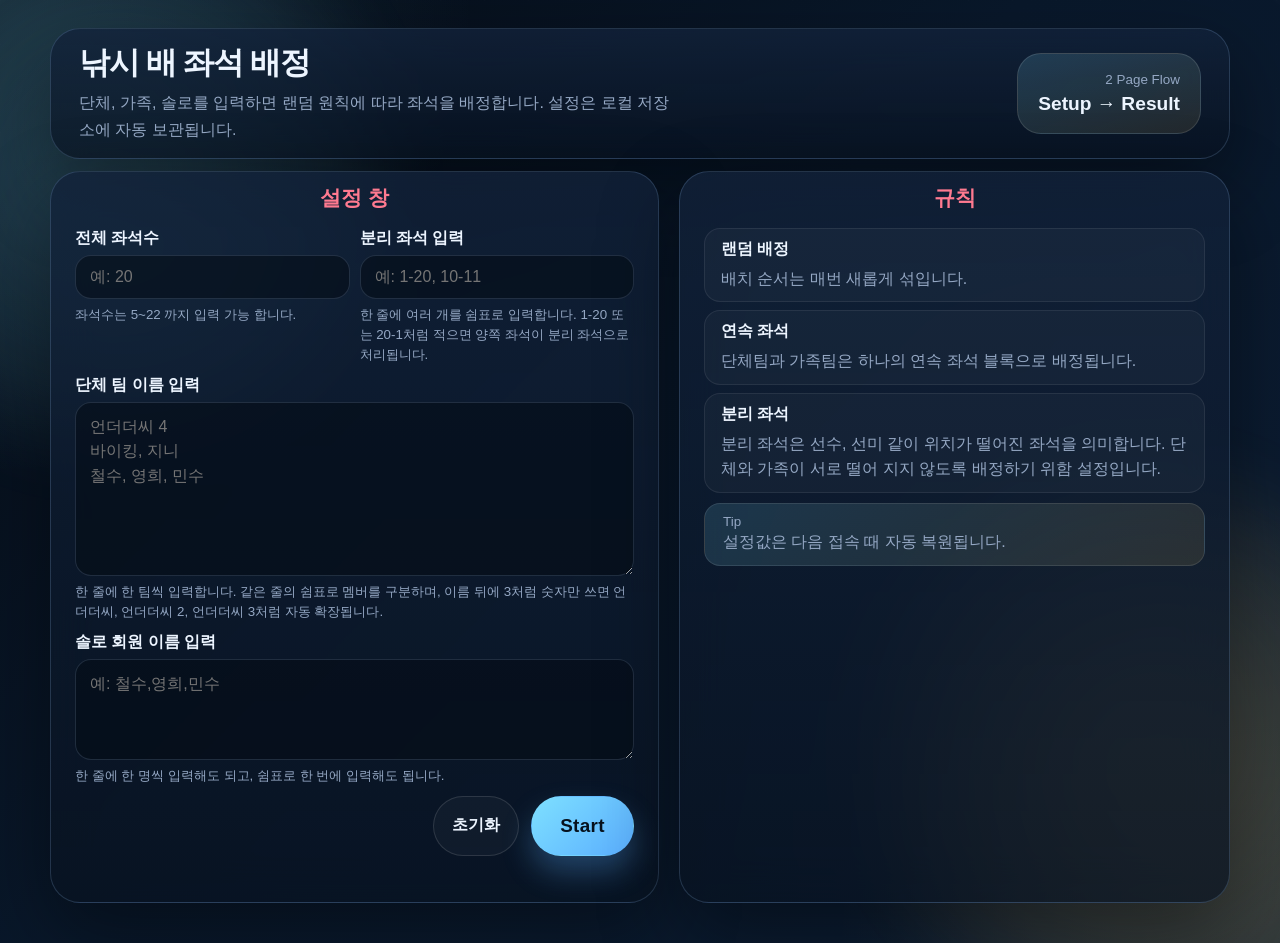
==== result.html @ b1809f5f "Add files via upload" ====
<!doctype html>
<html lang="ko">
<head>
  <meta charset="utf-8">
  <meta name="viewport" content="width=device-width, initial-scale=1">
  <title>보트 낚시 좌석 배정 - 결과</title>
  <link rel="stylesheet" href="styles.css">
  <script defer src="app.js"></script>
</head>
<body class="page-shell page-result">
  <div class="bg-orb orb-a"></div>
  <div class="bg-orb orb-b"></div>
  <div class="bg-grid"></div>

  <main class="app-frame result-frame">
    <header class="result-header glass">
      <div>        
        <h1>좌석 배정 결과</h1>        
      </div>
      <div class="header-actions">
        <a class="ghost-btn link-btn" href="index.html">설정으로 돌아가기</a>
      </div>
    </header>

    <section class="result-summary-grid">
      <article class="glass stat-card">
        <span>전체 좌석</span>
        <strong id="totalSeatStat">0</strong>
      </article>
      <article class="glass stat-card">
        <span>배정 인원</span>
        <strong id="assignedPeopleStat">0</strong>
      </article>
      <article class="glass stat-card">
        <span>분리 좌석</span>
        <strong id="separatedSeatStat">0</strong>
      </article>
    </section>

    <section class="result-layout">
      <aside class="glass panel map-panel">
        <div class="panel-head">
          <h2>좌석 맵</h2>
          <p>좌석은 원형으로 배치되고, 가운데 코어를 기준으로 선체 둘레를 따라 표시됩니다.</p>
        </div>
        <div id="seatMap" class="seat-map"></div>
      </aside>

      <div class="glass panel result-panel">
        <div class="panel-head">
          <h2>좌석 목록</h2>
          <p>연속 배정된 팀은 범위로, 솔로는 개별 좌석으로 표시됩니다. 단체와 가족도 분리 좌석을 포함할 수 있지만, 한 블록당 최대 1석만 허용됩니다.</p>
        </div>
        <div id="seatList" class="seat-list"></div>
      </div>
    </section>
  </main>
</body>
</html>
---- styles.css ----
:root {
  color-scheme: dark;
  --bg: #07111f;
  --bg-soft: rgba(10, 20, 37, 0.72);
  --panel: rgba(11, 24, 45, 0.62);
  --panel-border: rgba(160, 205, 255, 0.18);
  --text: #edf5ff;
  --muted: #95a8c4;
  --accent: #7ee0ff;
  --accent-2: #ffd166;
  --accent-3: #72ffc2;
  --danger: #ff7a90;
  --shadow: 0 30px 80px rgba(0, 0, 0, 0.4);
  --radius-xl: 30px;
  --radius-lg: 22px;
  --radius-md: 16px;
  --radius-sm: 12px;
  --font: "Pretendard", "Segoe UI Variable", "Apple SD Gothic Neo", "Noto Sans KR", sans-serif;
}

* {
  box-sizing: border-box;
}

html,
body {
  min-height: 100%;
}

body {
  margin: 0;
  font-family: var(--font);
  color: var(--text);
  background:
    radial-gradient(circle at top left, rgba(126, 224, 255, 0.12), transparent 30%),
    radial-gradient(circle at bottom right, rgba(255, 209, 102, 0.12), transparent 28%),
    linear-gradient(135deg, #050b14 0%, #09182b 46%, #0c1d33 100%);
}

a {
  color: inherit;
  text-decoration: none;
}

button,
input,
textarea {
  font: inherit;
}

button {
  cursor: pointer;
}

[hidden] {
  display: none !important;
}

.page-shell {
  position: relative;
  overflow-x: hidden;
}

.bg-orb {
  position: fixed;
  width: 42vw;
  aspect-ratio: 1;
  border-radius: 50%;
  filter: blur(40px);
  opacity: 0.25;
  pointer-events: none;
  z-index: 0;
}

.orb-a {
  top: -10vh;
  left: -12vw;
  background: radial-gradient(circle, rgba(126, 224, 255, 0.8), rgba(126, 224, 255, 0));
}

.orb-b {
  right: -10vw;
  bottom: -12vh;
  background: radial-gradient(circle, rgba(255, 209, 102, 0.75), rgba(255, 209, 102, 0));
}

.bg-grid {
  position: fixed;
  inset: 0;
  background-image:
    linear-gradient(rgba(255, 255, 255, 0.04) 1px, transparent 1px),
    linear-gradient(90deg, rgba(255, 255, 255, 0.04) 1px, transparent 1px);
  background-size: 44px 44px;
  mask-image: linear-gradient(180deg, rgba(0, 0, 0, 0.6), transparent 85%);
  pointer-events: none;
  opacity: 0.3;
  z-index: 0;
}

.app-frame {
  position: relative;
  z-index: 1;
  width: min(1180px, calc(100% - 32px));
  margin: 0 auto;
  padding: 28px 0 40px;
}

.glass {
  background: linear-gradient(180deg, rgba(18, 34, 58, 0.8), rgba(8, 18, 32, 0.72));
  border: 1px solid var(--panel-border);
  box-shadow: var(--shadow);
  backdrop-filter: blur(22px);
}

.hero-card,
.result-header {
  border-radius: var(--radius-xl);
  padding: 28px;
  display: flex;
  align-items: center;
  justify-content: space-between;
  gap: 20px;
}

.hero-copy h1 {
  margin: 4px 0 10px;
  font-size: clamp(1.35rem, 2.4vw, 2.4rem);
  line-height: 1.05;
  letter-spacing: -0.04em;
}

.result-header h1 {
  margin: 0;
  font-size: clamp(1.05rem, 1.65vw, 1.6rem);
  line-height: 0.96;
}

.result-header {
  padding: 12px 28px;
  gap: 12px;
}

.eyebrow {
  margin: 0;
  color: var(--accent);
  font-size: 0.82rem;
  letter-spacing: 0.18em;
  text-transform: uppercase;
}

.hero-text {
  margin: 0;
  max-width: 68ch;
  color: var(--muted);
  line-height: 1.7;
}

.hero-badge {
  min-width: 180px;
  padding: 18px 20px;
  border-radius: 24px;
  background: linear-gradient(160deg, rgba(126, 224, 255, 0.16), rgba(255, 209, 102, 0.1));
  border: 1px solid rgba(255, 255, 255, 0.12);
  text-align: right;
}

.hero-badge span,
.stat-card span,
.tip-card span {
  display: block;
  color: var(--muted);
  font-size: 0.84rem;
}

.hero-badge strong {
  display: block;
  margin-top: 6px;
  font-size: 1.2rem;
}

.content-grid,
.result-layout {
  margin-top: 12px;
  display: grid;
  grid-template-columns: minmax(0, 1.05fr) minmax(0, 0.95fr);
  gap: 20px;
  align-items: stretch;
}

.result-layout {
  grid-template-columns: minmax(0, 1.08fr) minmax(0, 0.92fr);
  align-items: start;
}

.panel {
  border-radius: var(--radius-xl);
  padding: 24px;
}

.settings-panel,
.guide-panel,
.result-panel,
.map-panel {
  display: flex;
  flex-direction: column;
  gap: 20px;
}

.map-panel {
  padding: 18px 20px;
  gap: 14px;
}

.result-panel,
.map-panel {
  width: 100%;
}

.result-panel {
  justify-self: stretch;
}

.map-panel {
  justify-self: stretch;
  align-items: stretch;
}

.panel-head h2 {
  margin: 0 0 6px;
  font-size: 1.3rem;
}

.page-settings .settings-panel .panel-head h2,
.page-settings .guide-panel .panel-head h2 {
  text-align: center;
  color: var(--danger);
}

.page-settings .hero-card {
  padding-top: 14px;
  padding-bottom: 14px;
}

.page-settings .settings-panel,
.page-settings .guide-panel {
  padding-top: 12px;
  padding-bottom: 12px;
  gap: 10px;
}

.page-settings .field-grid {
  gap: 10px;
}

.page-settings .field {
  gap: 6px;
}

.page-settings .rule-list {
  gap: 8px;
}

.page-settings .rule-item,
.page-settings .tip-card {
  padding-top: 10px;
  padding-bottom: 10px;
}

.page-settings .field textarea {
  min-height: 72px;
  line-height: 1.55;
}

.page-settings #combinedTeams {
  min-height: 58px;
}

.panel-head p {
  margin: 0;
  color: var(--muted);
  line-height: 1.6;
}

.field-grid {
  display: grid;
  gap: 16px;
}

.two-col {
  grid-template-columns: repeat(2, minmax(0, 1fr));
  align-items: start;
}

.field {
  display: grid;
  gap: 10px;
}

.field > span {
  font-weight: 600;
}

.field input,
.field textarea {
  width: 100%;
  border: 1px solid rgba(170, 200, 240, 0.16);
  border-radius: var(--radius-md);
  background: rgba(4, 11, 20, 0.55);
  color: var(--text);
  padding: 12px 14px;
  outline: none;
  transition: border-color 0.2s ease, transform 0.2s ease, box-shadow 0.2s ease;
}

.field textarea {
  resize: vertical;
  min-height: 94px;
}

.field input:focus,
.field textarea:focus {
  border-color: rgba(126, 224, 255, 0.68);
  box-shadow: 0 0 0 4px rgba(126, 224, 255, 0.12);
}

.field small {
  color: var(--muted);
  line-height: 1.5;
}

.actions {
  display: flex;
  justify-content: flex-end;
  gap: 12px;
  flex-wrap: wrap;
}

.primary-btn,
.ghost-btn {
  border-radius: 999px;
  border: 1px solid transparent;
  padding: 14px 18px;
  font-weight: 700;
  transition: transform 0.18s ease, box-shadow 0.18s ease, background 0.18s ease, border-color 0.18s ease;
}

.primary-btn {
  background: linear-gradient(135deg, var(--accent), #5aaeff);
  color: #06111d;
  box-shadow: 0 16px 30px rgba(90, 174, 255, 0.3);
}

.page-settings .actions .primary-btn {
  padding: 18px 28px;
  font-size: 1.18rem;
  font-weight: 800;
  letter-spacing: 0.02em;
  min-height: 58px;
}

.ghost-btn {
  background: rgba(255, 255, 255, 0.03);
  border-color: rgba(255, 255, 255, 0.12);
  color: var(--text);
}

.primary-btn:hover,
.ghost-btn:hover,
.link-btn:hover {
  transform: translateY(-1px);
}

.form-message {
  min-height: 1.5em;
  margin: 0;
  color: var(--muted);
}

.rule-list {
  display: grid;
  gap: 14px;
}

.rule-item {
  padding: 16px;
  border-radius: var(--radius-md);
  background: rgba(255, 255, 255, 0.03);
  border: 1px solid rgba(255, 255, 255, 0.08);
}

.rule-item strong {
  display: block;
  margin-bottom: 6px;
}

.rule-item p,
.tip-card p {
  margin: 0;
  color: var(--muted);
  line-height: 1.6;
}

.tip-card {
  padding: 18px;
  border-radius: var(--radius-md);
  background: linear-gradient(135deg, rgba(126, 224, 255, 0.14), rgba(255, 209, 102, 0.1));
  border: 1px solid rgba(255, 255, 255, 0.1);
}

.loading-overlay {
  position: fixed;
  inset: 0;
  display: grid;
  place-items: center;
  background: rgba(4, 8, 16, 0.78);
  backdrop-filter: blur(18px);
  z-index: 100;
}

.loading-card {
  width: min(420px, calc(100% - 32px));
  padding: 30px 24px;
  border-radius: 28px;
  text-align: center;
  display: grid;
  justify-items: center;
  gap: 14px;
}

.hourglass {
  position: relative;
  width: 88px;
  height: 130px;
  margin-top: 6px;
  animation: spin 1.8s linear infinite;
}

.hourglass-frame {
  position: absolute;
  inset: 0;
  border: 3px solid rgba(237, 245, 255, 0.75);
  border-radius: 20px;
  clip-path: polygon(14% 0, 86% 0, 100% 12%, 100% 88%, 86% 100%, 14% 100%, 0 88%, 0 12%);
}

.hourglass-sand {
  position: absolute;
  left: 50%;
  width: 54px;
  height: 42px;
  transform: translateX(-50%);
  background: linear-gradient(180deg, rgba(126, 224, 255, 0.95), rgba(255, 209, 102, 0.9));
  clip-path: polygon(0 0, 100% 0, 50% 100%);
  animation: flow 1.1s ease-in-out infinite;
}

.hourglass-sand.top {
  top: 12px;
  transform-origin: center bottom;
}

.hourglass-sand.bottom {
  bottom: 12px;
  transform: translateX(-50%) rotate(180deg);
  animation-delay: 0.55s;
}

.progress-track {
  width: 100%;
  height: 8px;
  overflow: hidden;
  border-radius: 999px;
  background: rgba(255, 255, 255, 0.07);
}

.progress-bar {
  display: block;
  width: 100%;
  height: 100%;
  border-radius: inherit;
  background: linear-gradient(90deg, var(--accent), var(--accent-2), var(--accent));
  background-size: 200% 100%;
  animation: shimmer 1.2s linear infinite;
  transform-origin: left center;
}

.result-frame {
  padding-bottom: 36px;
}

.header-actions {
  display: flex;
  align-items: center;
  gap: 12px;
}

.link-btn {
  display: inline-flex;
  align-items: center;
  justify-content: center;
}

.result-header .ghost-btn,
.result-header .link-btn {
  background: linear-gradient(135deg, rgba(126, 224, 255, 0.28), rgba(90, 174, 255, 0.42));
  border-color: rgba(126, 224, 255, 0.42);
  padding: 13px 19px;
  font-size: 1rem;
  min-height: 48px;
  box-shadow: 0 12px 26px rgba(90, 174, 255, 0.18);
}

.result-summary-grid {
  margin-top: 12px;
  display: grid;
  grid-template-columns: repeat(3, minmax(0, 1fr));
  gap: 10px;
}

.stat-card {
  border-radius: var(--radius-lg);
  padding: 14px 18px;
}

.result-summary-grid .stat-card span {
  font-size: 0.82rem;
  line-height: 1.2;
}

.stat-card strong {
  display: block;
  margin-top: 5px;
  font-size: 1.82rem;
  letter-spacing: -0.04em;
  line-height: 1;
}

.seat-list {
  display: grid;
  gap: 12px;
}

.result-panel .seat-list {
  gap: 10px;
}

.seat-card {
  padding: 16px;
  border-radius: var(--radius-md);
  background: rgba(255, 255, 255, 0.04);
  border: 1px solid rgba(255, 255, 255, 0.08);
}

.result-panel .seat-card {
  padding: 13px;
}

.seat-card-header {
  display: flex;
  justify-content: space-between;
  gap: 12px;
  align-items: center;
  margin-bottom: 10px;
}

.result-panel .seat-card-header {
  gap: 10px;
  margin-bottom: 8px;
}

.seat-badge {
  border-radius: 999px;
  padding: 7px 10px;
  font-size: 0.8rem;
  font-weight: 700;
  background: rgba(126, 224, 255, 0.14);
  color: var(--accent);
}

.result-panel .seat-badge {
  padding: 5px 8px;
  font-size: 0.72rem;
}

.seat-card h3 {
  margin: 0;
  font-size: 1.02rem;
}

.result-panel .seat-card h3 {
  font-size: 0.86rem;
  color: var(--text);
}

.seat-title-inline {
  color: var(--muted);
  font-weight: 400;
}

.result-panel .seat-card h3 {
  font-size: 0.86rem;
}

.seat-range {
  margin: 0 0 8px;
  color: var(--muted);
}

.result-panel .seat-range {
  margin-bottom: 6px;
  font-size: 0.78rem;
}

.member-list {
  margin: 0;
  padding-left: 18px;
  display: grid;
  gap: 6px;
  color: var(--text);
}

.result-panel .member-list {
  padding-left: 16px;
  gap: 4px;
  font-size: 0.78rem;
}

.seat-map {
  position: relative;
  width: min(100%, 520px);
  aspect-ratio: 0.68;
  margin: 0 auto;
  border-radius: 50%;
  overflow: hidden;
  isolation: isolate;
  background:
    radial-gradient(circle at center, rgba(126, 224, 255, 0.1), transparent 18%),
    radial-gradient(circle at center, transparent 29%, rgba(255, 255, 255, 0.05) 29.35%, transparent 29.7%),
    radial-gradient(circle at center, rgba(255, 209, 102, 0.08), transparent 44%),
    linear-gradient(180deg, rgba(8, 18, 32, 0.78), rgba(5, 12, 22, 0.96));
  border: 1px solid rgba(255, 255, 255, 0.08);
  box-shadow: inset 0 0 0 1px rgba(255, 255, 255, 0.03), 0 26px 70px rgba(0, 0, 0, 0.35);
}

.seat-map::before,
.seat-map::after {
  content: "";
  position: absolute;
  inset: 7%;
  border-radius: 50%;
  border: 1px solid rgba(255, 255, 255, 0.06);
  pointer-events: none;
}

.seat-map::after {
  inset: 20%;
  border-color: rgba(126, 224, 255, 0.12);
}

.seat-map-core {
  position: absolute;
  inset: 50%;
  transform: translate(-50%, -50%);
  width: clamp(170px, 22%, 250px);
  aspect-ratio: 1;
  border-radius: 50%;
  padding: 18px;
  display: grid;
  place-items: center;
  text-align: center;
  gap: 6px;
  z-index: 1;
  background:
    radial-gradient(circle at top, rgba(126, 224, 255, 0.22), rgba(8, 18, 32, 0.9) 72%),
    linear-gradient(180deg, rgba(18, 34, 58, 0.95), rgba(8, 18, 32, 0.9));
  border: 1px solid rgba(126, 224, 255, 0.18);
  box-shadow: 0 22px 52px rgba(0, 0, 0, 0.35);
}

.seat-map-core span {
  color: var(--muted);
  font-size: 0.78rem;
  letter-spacing: 0.14em;
  text-transform: uppercase;
}

.seat-map-core strong {
  display: block;
  font-size: clamp(1.4rem, 3vw, 2.1rem);
  letter-spacing: -0.04em;
  text-align: center;
  transform: translateY(-17px);
}

.seat-map-core small {
  color: var(--muted);
  line-height: 1.4;
}

.seat-cell {
  position: absolute;
  width: clamp(58px, 6vw, 72px);
  min-height: clamp(58px, 6vw, 72px);
  padding: 6px 5px 5px;
  border-radius: 18px;
  border: 1px solid rgba(255, 255, 255, 0.1);
  background: var(--seat-cell-bg, rgba(255, 255, 255, 0.05));
  display: grid;
  gap: 4px;
  align-content: start;
  justify-items: center;
  transform: translate(-50%, -50%);
  z-index: 2;
  backdrop-filter: blur(10px);
  box-shadow: 0 14px 26px rgba(0, 0, 0, 0.2);
}

.seat-cell-number {
  font-size: 1rem;
  font-weight: 500;
  line-height: 1;
  letter-spacing: 0.03em;
  color: var(--seat-number-color, #ffffff);
  text-shadow: 0 1px 2px rgba(0, 0, 0, 0.6);
}

.seat-cell-name {
  font-size: 0.82rem;
  font-weight: 700;
  line-height: 1.2;
  text-align: center;
  word-break: keep-all;
  margin-top: 8px;
}

.seat-cell.empty {
  background: rgba(255, 255, 255, 0.05);
  border-color: rgba(255, 255, 255, 0.14);
}

.seat-cell.empty .seat-cell-name {
  color: var(--muted);
}

.seat-cell.group {
  background: var(--seat-cell-bg, rgba(126, 224, 255, 0.12));
}

.seat-cell.family {
  background: var(--seat-cell-bg, rgba(255, 209, 102, 0.12));
}

.seat-cell.solo {
  background: var(--seat-cell-bg, rgba(255, 255, 255, 0.05));
}

.empty-state {
  padding: 24px;
  color: var(--muted);
  border: 1px dashed rgba(255, 255, 255, 0.14);
  border-radius: var(--radius-md);
  text-align: center;
}

@keyframes spin {
  from { transform: rotate(0deg); }
  to { transform: rotate(360deg); }
}

@keyframes flow {
  0%, 100% { clip-path: polygon(0 0, 100% 0, 50% 100%); opacity: 0.92; }
  50% { clip-path: polygon(12% 0, 88% 0, 50% 100%); opacity: 0.58; }
}

@keyframes shimmer {
  from { background-position: 0 0; }
  to { background-position: 200% 0; }
}

@media (max-width: 980px) {
  .content-grid,
  .result-layout {
    grid-template-columns: 1fr;
  }

  .result-summary-grid {
    grid-template-columns: repeat(2, minmax(0, 1fr));
  }

  .result-panel,
  .map-panel {
    width: min(100%, 920px);
  }
}

@media (max-width: 720px) {
  .app-frame {
    width: min(100% - 20px, 1180px);
    padding-top: 18px;
  }

  .hero-card,
  .result-header,
  .panel {
    padding: 20px;
    border-radius: 22px;
  }

  .hero-card,
  .result-header,
  .header-actions {
    flex-direction: column;
    align-items: stretch;
  }

  .two-col,
  .result-summary-grid {
    grid-template-columns: 1fr;
  }

  .seat-map {
    width: min(100%, 432px);
  }

  .seat-map-core {
    width: clamp(130px, 34%, 180px);
  }

  .seat-cell {
    width: clamp(58px, 6vw, 72px);
    min-height: clamp(58px, 6vw, 72px);
    padding: 6px 5px 5px;
  }

  .seat-cell-name {
    font-size: 0.72rem;
  }

  .actions {
    justify-content: stretch;
  }

  .primary-btn,
  .ghost-btn,
  .link-btn {
    width: 100%;
  }
}

@media (max-width: 520px) {
  .seat-map {
    width: min(100%, 432px);
  }

  .seat-map-core {
    width: clamp(112px, 42%, 150px);
    padding: 14px;
  }

  .seat-cell-number {
    font-size: 0.78rem;
  }

  .seat-cell-name {
    font-size: 0.66rem;
  }
}
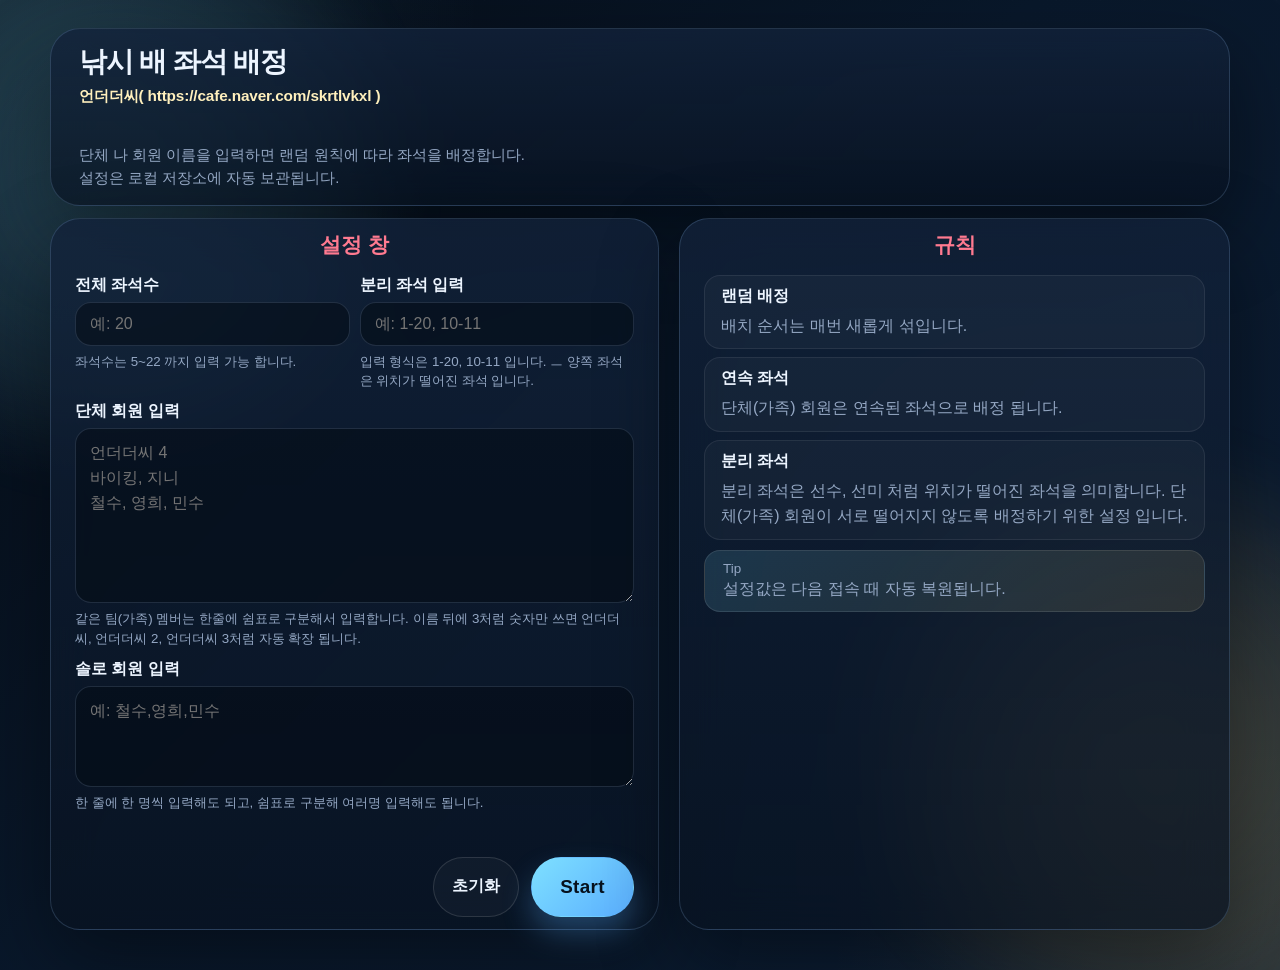
==== commit 0e55940d: "Add files via upload" ====
--- a/result.html
+++ b/result.html
@@ -40,8 +40,7 @@
     <section class="result-layout">
       <aside class="glass panel map-panel">
         <div class="panel-head">
-          <h2>좌석 맵</h2>
-          <p>좌석은 원형으로 배치되고, 가운데 코어를 기준으로 선체 둘레를 따라 표시됩니다.</p>
+          <h2>좌석 맵</h2>          
         </div>
         <div id="seatMap" class="seat-map"></div>
       </aside>
@@ -49,7 +48,7 @@
       <div class="glass panel result-panel">
         <div class="panel-head">
           <h2>좌석 목록</h2>
-          <p>연속 배정된 팀은 범위로, 솔로는 개별 좌석으로 표시됩니다. 단체와 가족도 분리 좌석을 포함할 수 있지만, 한 블록당 최대 1석만 허용됩니다.</p>
+          <p>팀(가족)은 이웃하는 좌석을 배정 받기 위해 분리 좌석 양쪽을 모두 배정 받을수 없습니다.</p>
         </div>
         <div id="seatList" class="seat-list"></div>
       </div>
--- a/styles.css
+++ b/styles.css
@@ -124,7 +124,7 @@
 
 .hero-copy h1 {
   margin: 4px 0 10px;
-  font-size: clamp(1.35rem, 2.4vw, 2.4rem);
+  font-size: clamp(1.215rem, 2.16vw, 2.16rem);
   line-height: 1.05;
   letter-spacing: -0.04em;
 }
@@ -153,6 +153,97 @@
   max-width: 68ch;
   color: var(--muted);
   line-height: 1.7;
+}
+.hero-text-small {
+  font-size: 0.92rem;
+  line-height: 1.58;
+}
+.hero-link-note {
+  margin: 0 0 14px;
+  color: #fff0bd;
+  font-size: 0.96rem;
+  font-weight: 700;
+  letter-spacing: -0.01em;
+  line-height: 1.35;
+  display: inline-block;
+  text-decoration: none;
+  transition: color 0.16s ease, text-shadow 0.16s ease, transform 0.16s ease, font-size 0.16s ease;
+}
+
+.hero-link-note:hover,
+.hero-link-note:focus-visible {
+  color: #ff5a5a;
+  font-size: 1.056rem;
+  text-shadow: 0 0 14px rgba(255, 90, 90, 0.58), 0 0 28px rgba(255, 90, 90, 0.22);
+  transform: translateY(-1px) scale(1.1);
+}
+
+.hero-link-note:active {
+  color: #ff3d3d;
+  font-size: 1.056rem;
+  text-shadow: 0 0 18px rgba(255, 61, 61, 0.72), 0 0 34px rgba(255, 61, 61, 0.26);
+  transform: translateY(0) scale(1.1);
+}
+
+.hero-visual {
+  flex: 0 0 clamp(150px, 20vw, 220px);
+  max-width: clamp(150px, 20vw, 220px);
+  position: relative;
+  display: flex;
+  align-items: center;
+  justify-content: center;
+  text-decoration: none;
+  cursor: pointer;
+  transition: transform 0.18s ease, filter 0.18s ease;
+}
+
+.hero-visual img {
+  display: block;
+  width: 100%;
+  height: auto;
+  max-height: 160px;
+  object-fit: contain;
+  filter: drop-shadow(0 16px 26px rgba(0, 0, 0, 0.24));
+}
+
+.hero-visual::after {
+  content: "";
+  position: absolute;
+  left: 50%;
+  top: 50%;
+  width: 160px;
+  height: 160px;
+  border-radius: 50%;
+  border: 2px solid rgba(126, 224, 255, 0.92);
+  box-shadow:
+    0 0 0 2px rgba(126, 224, 255, 0.12),
+    0 0 18px rgba(126, 224, 255, 0.6),
+    0 0 36px rgba(72, 255, 201, 0.38);
+  transform: translate(-50%, -50%) scale(0.92);
+  opacity: 0;
+  pointer-events: none;
+  transition: opacity 0.18s ease, transform 0.18s ease, box-shadow 0.18s ease;
+}
+
+.hero-visual:hover,
+.hero-visual:focus-visible {
+  transform: translateY(-2px) scale(1.02);
+}
+
+.hero-visual:active {
+  transform: translateY(1px) scale(0.98);
+}
+
+.hero-visual:hover img,
+.hero-visual:focus-visible img {
+  filter: drop-shadow(0 18px 30px rgba(0, 0, 0, 0.3));
+}
+
+.hero-visual:hover::after,
+.hero-visual:focus-visible::after,
+.hero-visual:active::after {
+  opacity: 1;
+  transform: translate(-50%, -50%) scale(1);
 }
 
 .hero-badge {
@@ -206,6 +297,10 @@
   gap: 20px;
 }
 
+.guide-panel {
+  position: relative;
+}
+
 .map-panel {
   padding: 18px 20px;
   gap: 14px;
@@ -248,6 +343,10 @@
   gap: 10px;
 }
 
+.page-settings .settings-panel {
+  position: relative;
+}
+
 .page-settings .field-grid {
   gap: 10px;
 }
@@ -266,6 +365,53 @@
   padding-bottom: 10px;
 }
 
+.page-settings .guide-image-wrap {
+  position: absolute;
+  left: 50%;
+  bottom: 7px;
+  display: flex;
+  justify-content: center;
+  align-items: flex-end;
+  transform: translateX(-50%);
+  width: 100%;
+  pointer-events: none;
+}
+
+.page-settings .guide-image-link {
+  position: relative;
+  display: block;
+  pointer-events: auto;
+  text-decoration: none;
+  cursor: pointer;
+  transition: transform 0.16s ease, filter 0.16s ease;
+}
+
+.page-settings .guide-image {
+  display: block;
+  width: min(302px, 100%);
+  max-height: 190px;
+  object-fit: contain;
+  filter: drop-shadow(0 12px 20px rgba(0, 0, 0, 0.24));
+}
+
+.page-settings .guide-image-link:hover,
+.page-settings .guide-image-link:focus-visible {
+  transform: translateY(-5px) scale(1.06);
+}
+
+.page-settings .guide-image-link:active {
+  transform: translateY(2px) scale(0.96);
+}
+
+.page-settings .guide-image-link:hover .guide-image,
+.page-settings .guide-image-link:focus-visible .guide-image {
+  filter: drop-shadow(0 22px 34px rgba(0, 0, 0, 0.38));
+}
+
+.page-settings .guide-image-link:active .guide-image {
+  filter: drop-shadow(0 10px 18px rgba(0, 0, 0, 0.22));
+}
+
 .page-settings .field textarea {
   min-height: 72px;
   line-height: 1.55;
@@ -273,6 +419,12 @@
 
 .page-settings #combinedTeams {
   min-height: 58px;
+}
+
+.page-settings .settings-footer {
+  margin-top: 0;
+  display: grid;
+  gap: 10px;
 }
 
 .panel-head p {
@@ -335,6 +487,10 @@
   flex-wrap: wrap;
 }
 
+.page-settings .settings-footer .actions {
+  justify-content: flex-end;
+}
+
 .primary-btn,
 .ghost-btn {
   border-radius: 999px;
@@ -519,12 +675,16 @@
 
 .stat-card {
   border-radius: var(--radius-lg);
-  padding: 14px 18px;
+  padding: 13px 18px;
 }
 
 .result-summary-grid .stat-card span {
-  font-size: 0.82rem;
+  font-size: 0.83rem;
   line-height: 1.2;
+}
+
+.result-summary-grid .stat-card strong {
+  font-size: 1.46rem;
 }
 
 .stat-card strong {
@@ -628,33 +788,62 @@
 .seat-map {
   position: relative;
   width: min(100%, 520px);
-  aspect-ratio: 0.68;
+  aspect-ratio: 0.6181818182;
   margin: 0 auto;
+  transform: scaleX(1);
+  transform-origin: center;
   border-radius: 50%;
   overflow: hidden;
   isolation: isolate;
   background:
     radial-gradient(circle at center, rgba(126, 224, 255, 0.1), transparent 18%),
-    radial-gradient(circle at center, transparent 29%, rgba(255, 255, 255, 0.05) 29.35%, transparent 29.7%),
+    radial-gradient(circle at center, rgba(255, 255, 255, 0.07) 0%, rgba(255, 255, 255, 0.03) 16%, transparent 38%),
     radial-gradient(circle at center, rgba(255, 209, 102, 0.08), transparent 44%),
     linear-gradient(180deg, rgba(8, 18, 32, 0.78), rgba(5, 12, 22, 0.96));
   border: 1px solid rgba(255, 255, 255, 0.08);
   box-shadow: inset 0 0 0 1px rgba(255, 255, 255, 0.03), 0 26px 70px rgba(0, 0, 0, 0.35);
 }
 
+.seat-map-bg {
+  position: absolute;
+  inset: 0;
+  display: grid;
+  place-items: center;
+  pointer-events: none;
+  z-index: 0;
+}
+
+.seat-map-bg img {
+  display: block;
+  width: min(78%, 360px);
+  max-width: 360px;
+  max-height: 78%;
+  object-fit: contain;
+  opacity: 0.1;
+  filter: saturate(0.95) contrast(1.02);
+}
+
 .seat-map::before,
 .seat-map::after {
   content: "";
   position: absolute;
-  inset: 7%;
+  inset: 9.5%;
   border-radius: 50%;
   border: 1px solid rgba(255, 255, 255, 0.06);
   pointer-events: none;
 }
 
+.seat-map::before {
+  border-color: rgba(255, 80, 80, 0.45);
+  transform: scale(0.94, 1.09);
+  transform-origin: center;
+}
+
 .seat-map::after {
   inset: 20%;
   border-color: rgba(126, 224, 255, 0.12);
+  transform: scaleY(1.28);
+  transform-origin: center;
 }
 
 .seat-map-core {
@@ -668,7 +857,7 @@
   display: grid;
   place-items: center;
   text-align: center;
-  gap: 6px;
+  gap: 12px;
   z-index: 1;
   background:
     radial-gradient(circle at top, rgba(126, 224, 255, 0.22), rgba(8, 18, 32, 0.9) 72%),
@@ -689,19 +878,39 @@
   font-size: clamp(1.4rem, 3vw, 2.1rem);
   letter-spacing: -0.04em;
   text-align: center;
-  transform: translateY(-17px);
+  transform: translateY(-8px);
 }
 
 .seat-map-core small {
   color: var(--muted);
   line-height: 1.4;
+  transition: color 0.18s ease, font-size 0.18s ease, letter-spacing 0.18s ease, font-weight 0.18s ease;
+}
+
+.seat-map-core.is-seat-selected small {
+  color: #ffffff;
+  font-size: 1.72rem;
+  font-weight: 700;
+  letter-spacing: 0.02em;
+  line-height: 1.16;
+  text-shadow:
+    0 1px 2px rgba(0, 0, 0, 0.7),
+    0 0 10px rgba(126, 224, 255, 0.28);
+}
+
+.seat-map-core.is-seat-selected {
+  gap: 2px;
+}
+
+.seat-map-core.is-seat-selected strong {
+  transform: translateY(-4px);
 }
 
 .seat-cell {
   position: absolute;
-  width: clamp(58px, 6vw, 72px);
-  min-height: clamp(58px, 6vw, 72px);
-  padding: 6px 5px 5px;
+  width: clamp(47px, 4.9vw, 59px);
+  min-height: clamp(52px, 5.4vw, 65px);
+  padding: 5px 4px 4px;
   border-radius: 18px;
   border: 1px solid rgba(255, 255, 255, 0.1);
   background: var(--seat-cell-bg, rgba(255, 255, 255, 0.05));
@@ -713,6 +922,11 @@
   z-index: 2;
   backdrop-filter: blur(10px);
   box-shadow: 0 14px 26px rgba(0, 0, 0, 0.2);
+  cursor: pointer;
+  user-select: none;
+  touch-action: manipulation;
+  transition: transform 0.18s ease, box-shadow 0.18s ease, filter 0.18s ease, border-color 0.18s ease;
+  will-change: transform;
 }
 
 .seat-cell-number {
@@ -754,6 +968,28 @@
   background: var(--seat-cell-bg, rgba(255, 255, 255, 0.05));
 }
 
+.seat-cell.is-selected {
+  transform: translate(-50%, -50%) scale(1.2);
+  z-index: 8;
+  box-shadow: 0 24px 42px rgba(0, 0, 0, 0.42);
+  border-color: rgba(255, 255, 255, 0.34);
+  filter: brightness(1.08) saturate(1.08);
+}
+
+.seat-selection-overlay {
+  position: fixed;
+  inset: 0;
+  pointer-events: none;
+  z-index: 9998;
+}
+
+.seat-popup {
+  position: fixed;
+  z-index: 9999;
+  pointer-events: none;
+  transform: translate(-50%, -50%) scale(1.2);
+}
+
 .empty-state {
   padding: 24px;
   color: var(--muted);
@@ -819,7 +1055,7 @@
   }
 
   .seat-map {
-    width: min(100%, 432px);
+    width: min(calc(100% - 24px), 432px);
   }
 
   .seat-map-core {
@@ -827,9 +1063,9 @@
   }
 
   .seat-cell {
-    width: clamp(58px, 6vw, 72px);
-    min-height: clamp(58px, 6vw, 72px);
-    padding: 6px 5px 5px;
+    width: clamp(47px, 4.9vw, 59px);
+    min-height: clamp(52px, 5.4vw, 65px);
+    padding: 5px 4px 4px;
   }
 
   .seat-cell-name {
@@ -849,7 +1085,7 @@
 
 @media (max-width: 520px) {
   .seat-map {
-    width: min(100%, 432px);
+    width: min(calc(100% - 20px), 432px);
   }
 
   .seat-map-core {
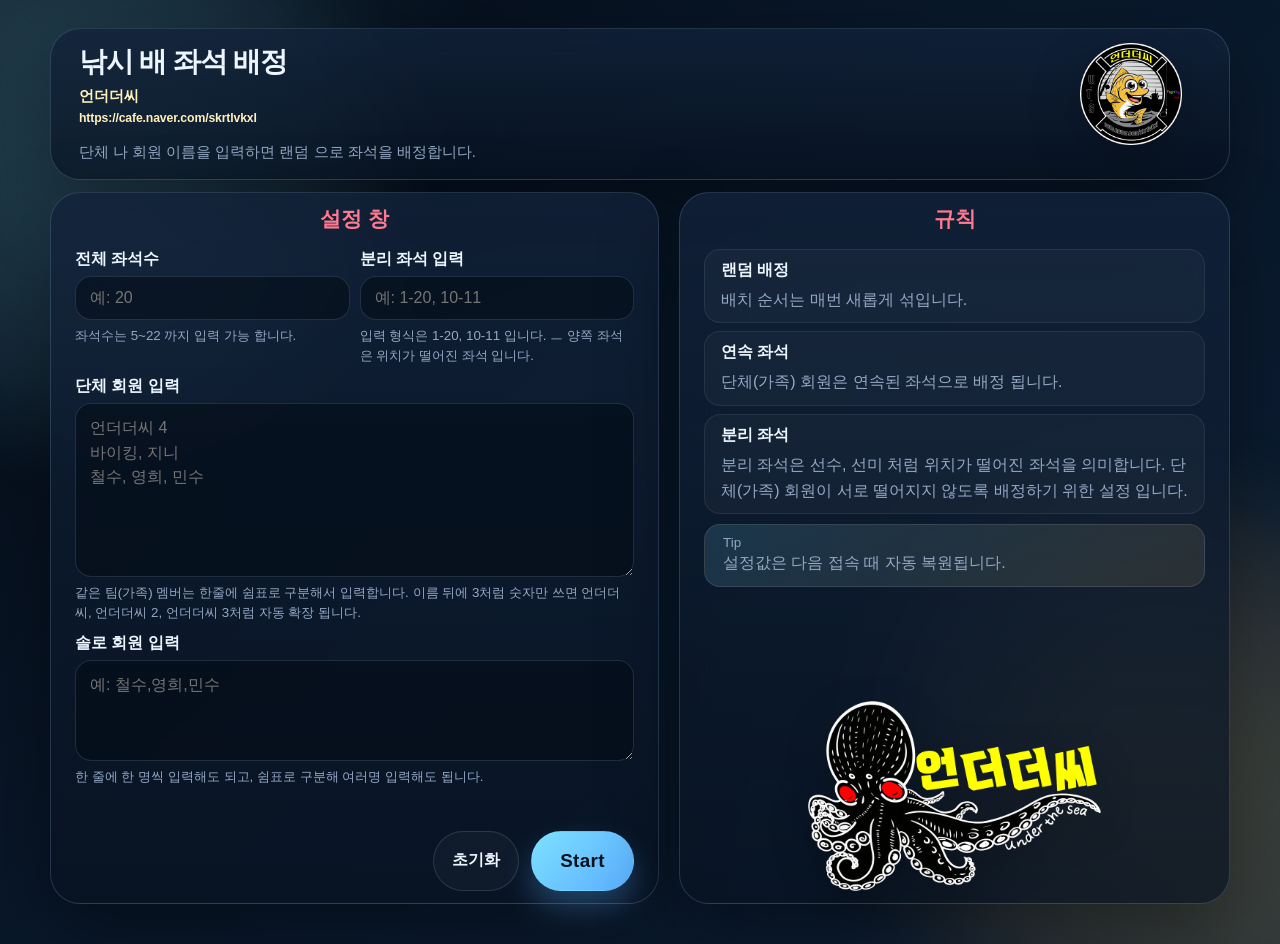
==== commit e20edbab: "Add files via upload" ====
--- a/result.html
+++ b/result.html
@@ -3,7 +3,7 @@
 <head>
   <meta charset="utf-8">
   <meta name="viewport" content="width=device-width, initial-scale=1">
-  <title>보트 낚시 좌석 배정 - 결과</title>
+  <title>낚시 배 좌석 배정</title>
   <link rel="stylesheet" href="styles.css">
   <script defer src="app.js"></script>
 </head>
--- a/styles.css
+++ b/styles.css
@@ -131,8 +131,9 @@
 
 .result-header h1 {
   margin: 0;
-  font-size: clamp(1.05rem, 1.65vw, 1.6rem);
+  font-size: clamp(1.26rem, 1.98vw, 1.92rem);
   line-height: 0.96;
+  white-space: nowrap;
 }
 
 .result-header {
@@ -167,27 +168,29 @@
   line-height: 1.35;
   display: inline-block;
   text-decoration: none;
-  transition: color 0.16s ease, text-shadow 0.16s ease, transform 0.16s ease, font-size 0.16s ease;
-}
-
-.hero-link-note:hover,
-.hero-link-note:focus-visible {
+  transition: color 0.16s ease, text-shadow 0.16s ease, transform 0.16s ease;
+}
+
+.hero-link-note.is-flashed {
   color: #ff5a5a;
-  font-size: 1.056rem;
   text-shadow: 0 0 14px rgba(255, 90, 90, 0.58), 0 0 28px rgba(255, 90, 90, 0.22);
   transform: translateY(-1px) scale(1.1);
 }
 
-.hero-link-note:active {
+.hero-link-note.is-flashed:active {
   color: #ff3d3d;
-  font-size: 1.056rem;
   text-shadow: 0 0 18px rgba(255, 61, 61, 0.72), 0 0 34px rgba(255, 61, 61, 0.26);
   transform: translateY(0) scale(1.1);
 }
 
+.hero-link-url {
+  font-size: 0.8em;
+}
+
 .hero-visual {
-  flex: 0 0 clamp(150px, 20vw, 220px);
-  max-width: clamp(150px, 20vw, 220px);
+  flex: 0 0 clamp(96px, 12.8vw, 141px);
+  max-width: clamp(96px, 12.8vw, 141px);
+  align-self: flex-start;
   position: relative;
   display: flex;
   align-items: center;
@@ -201,7 +204,7 @@
   display: block;
   width: 100%;
   height: auto;
-  max-height: 160px;
+  max-height: 102px;
   object-fit: contain;
   filter: drop-shadow(0 16px 26px rgba(0, 0, 0, 0.24));
 }
@@ -211,37 +214,33 @@
   position: absolute;
   left: 50%;
   top: 50%;
-  width: 160px;
-  height: 160px;
+  width: 104px;
+  height: 104px;
   border-radius: 50%;
   border: 2px solid rgba(126, 224, 255, 0.92);
   box-shadow:
     0 0 0 2px rgba(126, 224, 255, 0.12),
-    0 0 18px rgba(126, 224, 255, 0.6),
-    0 0 36px rgba(72, 255, 201, 0.38);
+    0 0 12px rgba(126, 224, 255, 0.6),
+    0 0 24px rgba(72, 255, 201, 0.38);
   transform: translate(-50%, -50%) scale(0.92);
   opacity: 0;
   pointer-events: none;
   transition: opacity 0.18s ease, transform 0.18s ease, box-shadow 0.18s ease;
 }
 
-.hero-visual:hover,
-.hero-visual:focus-visible {
+.hero-visual.is-flashed {
   transform: translateY(-2px) scale(1.02);
 }
 
-.hero-visual:active {
+.hero-visual.is-flashed:active {
   transform: translateY(1px) scale(0.98);
 }
 
-.hero-visual:hover img,
-.hero-visual:focus-visible img {
+.hero-visual.is-flashed img {
   filter: drop-shadow(0 18px 30px rgba(0, 0, 0, 0.3));
 }
 
-.hero-visual:hover::after,
-.hero-visual:focus-visible::after,
-.hero-visual:active::after {
+.hero-visual.is-flashed::after {
   opacity: 1;
   transform: translate(-50%, -50%) scale(1);
 }
@@ -297,10 +296,6 @@
   gap: 20px;
 }
 
-.guide-panel {
-  position: relative;
-}
-
 .map-panel {
   padding: 18px 20px;
   gap: 14px;
@@ -366,14 +361,10 @@
 }
 
 .page-settings .guide-image-wrap {
-  position: absolute;
-  left: 50%;
-  bottom: 7px;
   display: flex;
   justify-content: center;
-  align-items: flex-end;
-  transform: translateX(-50%);
-  width: 100%;
+  align-items: center;
+  margin-top: auto;
   pointer-events: none;
 }
 
@@ -394,21 +385,19 @@
   filter: drop-shadow(0 12px 20px rgba(0, 0, 0, 0.24));
 }
 
-.page-settings .guide-image-link:hover,
-.page-settings .guide-image-link:focus-visible {
+.page-settings .guide-image-link.is-flashed {
   transform: translateY(-5px) scale(1.06);
 }
 
-.page-settings .guide-image-link:active {
+.page-settings .guide-image-link.is-flashed:active {
   transform: translateY(2px) scale(0.96);
 }
 
-.page-settings .guide-image-link:hover .guide-image,
-.page-settings .guide-image-link:focus-visible .guide-image {
+.page-settings .guide-image-link.is-flashed .guide-image {
   filter: drop-shadow(0 22px 34px rgba(0, 0, 0, 0.38));
 }
 
-.page-settings .guide-image-link:active .guide-image {
+.page-settings .guide-image-link.is-flashed:active .guide-image {
   filter: drop-shadow(0 10px 18px rgba(0, 0, 0, 0.22));
 }
 
@@ -684,7 +673,8 @@
 }
 
 .result-summary-grid .stat-card strong {
-  font-size: 1.46rem;
+  font-size: 1.17rem;
+  font-weight: 500;
 }
 
 .stat-card strong {
@@ -819,7 +809,7 @@
   max-width: 360px;
   max-height: 78%;
   object-fit: contain;
-  opacity: 0.1;
+  opacity: 0.2;
   filter: saturate(0.95) contrast(1.02);
 }
 
@@ -1049,9 +1039,121 @@
     align-items: stretch;
   }
 
+  .result-header {
+    flex-direction: row;
+    align-items: center;
+    justify-content: space-between;
+    gap: 6px;
+    padding-top: 10px;
+    padding-bottom: 10px;
+    padding-left: 16px;
+    padding-right: 16px;
+  }
+
+  .result-header > div:first-child {
+    flex: 1 1 auto;
+    min-width: 0;
+  }
+
+  .header-actions {
+    flex-direction: row;
+    align-items: center;
+    flex: 0 0 auto;
+    gap: 8px;
+  }
+
+  .result-header .ghost-btn,
+  .result-header .link-btn {
+    width: auto;
+    min-height: 34px;
+    padding: 6px 10px;
+    font-size: 0.86rem;
+    white-space: nowrap;
+  }
+
+  .hero-card {
+    flex-direction: row;
+    align-items: center;
+    gap: 14px;
+  }
+
+  .hero-copy {
+    flex: 1 1 auto;
+    min-width: 0;
+  }
+
+  .hero-visual {
+    flex: 0 0 clamp(88px, 26vw, 122px);
+    max-width: clamp(88px, 26vw, 122px);
+  }
+
+  .hero-visual img {
+    max-height: 96px;
+  }
+
+  .hero-visual::after {
+    width: 88px;
+    height: 88px;
+    box-shadow:
+      0 0 0 2px rgba(126, 224, 255, 0.12),
+      0 0 10px rgba(126, 224, 255, 0.6),
+      0 0 20px rgba(72, 255, 201, 0.38);
+  }
+
+  .page-settings .guide-image {
+    width: min(264px, 88.8%);
+    max-height: 158px;
+  }
+
+  .page-settings .guide-image-wrap {
+    transform: translateY(5px);
+    margin-bottom: 10px;
+  }
+
+  .page-settings .guide-image-link {
+    left: 5px;
+    top: 3px;
+  }
+
+  .page-settings .settings-footer .actions {
+    flex-wrap: nowrap;
+    gap: 8px;
+  }
+
+  .page-settings .settings-footer .actions .ghost-btn,
+  .page-settings .settings-footer .actions .primary-btn {
+    width: auto;
+    flex: 1 1 0;
+    min-width: 0;
+    padding: 12px 10px;
+    font-size: 0.94rem;
+    min-height: 44px;
+  }
+
   .two-col,
   .result-summary-grid {
     grid-template-columns: 1fr;
+  }
+
+  .result-summary-grid {
+    grid-template-columns: 1fr 1fr 2fr;
+    gap: 8px;
+  }
+
+  .result-summary-grid .stat-card {
+    padding: 10px 10px 9px;
+    min-width: 0;
+  }
+
+  .result-summary-grid .stat-card span {
+    font-size: 0.72rem;
+    white-space: nowrap;
+  }
+
+  .result-summary-grid .stat-card strong {
+    font-size: 0.91rem;
+    font-weight: 500;
+    white-space: nowrap;
   }
 
   .seat-map {
@@ -1081,6 +1183,13 @@
   .link-btn {
     width: 100%;
   }
+
+  .page-settings .settings-footer .actions .ghost-btn,
+  .page-settings .settings-footer .actions .primary-btn {
+    width: auto;
+    flex: 1 1 0;
+    min-width: 0;
+  }
 }
 
 @media (max-width: 520px) {
